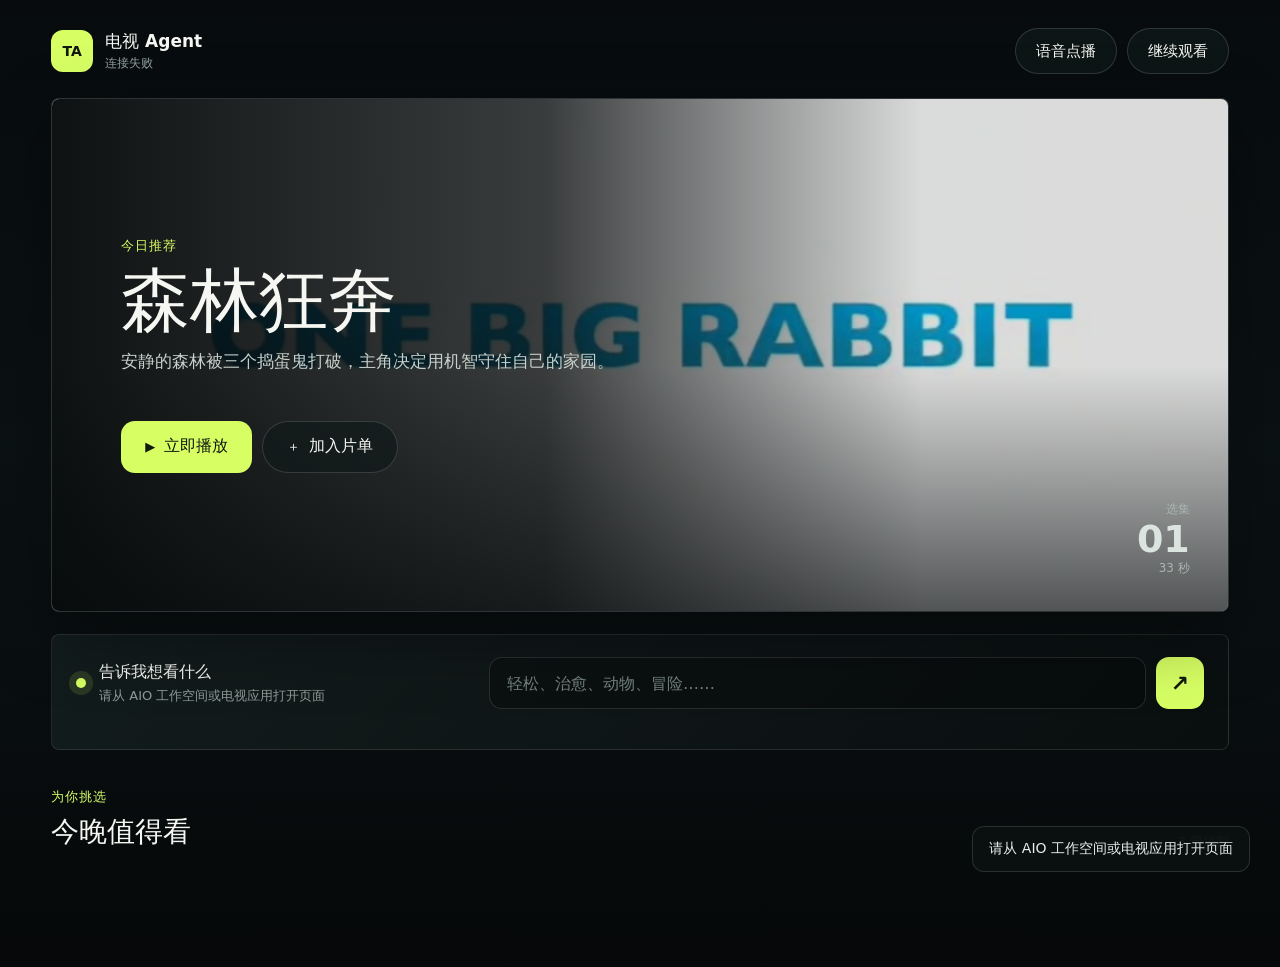
==== frontend/index.html @ b51abffd "feat: add TV agent plugin and Android app" ====
<!doctype html>
<html lang="zh-CN">
  <head>
    <meta charset="utf-8" />
    <meta name="viewport" content="width=device-width, initial-scale=1, viewport-fit=cover" />
    <meta name="theme-color" content="#070b0d" />
    <title>电视 Agent</title>
    <link rel="stylesheet" href="styles.css" />
  </head>
  <body>
    <div class="ambient" aria-hidden="true"></div>
    <main class="tv-shell" data-view="browse">
      <header class="topbar">
        <div class="brand">
          <span class="brand-mark">TA</span>
          <span class="brand-copy">
            <strong>电视 Agent</strong>
            <small id="runtime-context">正在连接</small>
          </span>
        </div>
        <nav class="top-actions" aria-label="快捷操作">
          <button class="nav-action" type="button" data-focus data-action="voice-search">语音点播</button>
          <button class="nav-action" type="button" data-focus data-action="play-featured">继续观看</button>
        </nav>
      </header>

      <section class="hero" aria-label="推荐短剧">
        <img id="hero-poster" class="hero-poster" src="assets/posters/forest-run.jpg" alt="" />
        <div class="hero-shade" aria-hidden="true"></div>
        <div class="hero-content">
          <p id="hero-kicker" class="kicker">今日推荐</p>
          <h1 id="hero-title">森林狂奔</h1>
          <p id="hero-synopsis" class="hero-synopsis">安静的森林被三个捣蛋鬼打破，主角决定用机智守住自己的家园。</p>
          <div id="hero-tags" class="tag-row"></div>
          <div class="hero-actions">
            <button class="primary-action" type="button" data-focus data-action="play-featured">
              <span class="action-icon" aria-hidden="true">▶</span>
              <span>立即播放</span>
            </button>
            <button class="secondary-action" type="button" data-focus data-action="toggle-favorite">
              <span class="action-icon" aria-hidden="true">＋</span>
              <span id="favorite-label">加入片单</span>
            </button>
          </div>
        </div>
        <aside class="episode-peek" aria-label="剧集">
          <span class="peek-label">选集</span>
          <strong id="peek-episode">01</strong>
          <span id="peek-duration">33 秒</span>
        </aside>
      </section>

      <section class="agent-console" aria-label="自然语言点播">
        <div class="agent-heading">
          <span class="agent-pulse" aria-hidden="true"></span>
          <div>
            <strong>告诉我想看什么</strong>
            <p id="agent-message">比如“来一部治愈的动物短剧”</p>
          </div>
        </div>
        <form id="agent-form" class="agent-form">
          <input
            id="agent-input"
            type="text"
            autocomplete="off"
            enterkeyhint="go"
            placeholder="轻松、治愈、动物、冒险……"
            aria-label="自然语言点播"
            data-focus
          />
          <button class="send-action" type="submit" data-focus aria-label="提交点播">
            <span aria-hidden="true">↗</span>
          </button>
        </form>
        <div id="suggestion-row" class="suggestion-row"></div>
      </section>

      <section class="catalog-section" aria-label="短剧目录">
        <div class="section-heading">
          <div>
            <p class="section-kicker">为你挑选</p>
            <h2 id="catalog-title">今晚值得看</h2>
          </div>
          <span id="catalog-count" class="catalog-count">3 部短剧</span>
        </div>
        <div id="catalog-row" class="catalog-row" role="list"></div>
      </section>
    </main>

    <section id="player" class="player" aria-label="播放器" hidden>
      <video id="video" playsinline preload="metadata"></video>
      <div class="player-shade" aria-hidden="true"></div>
      <header class="player-topbar">
        <button id="player-back" class="player-back" type="button" data-focus data-action="close-player">返回</button>
        <div class="player-title">
          <strong id="player-title">森林狂奔</strong>
          <span id="player-episode">第 1 集 · 误入森林</span>
        </div>
      </header>
      <div class="player-controls">
        <button id="player-toggle" class="round-action" type="button" data-focus data-action="toggle-playback" aria-label="播放或暂停">暂停</button>
        <div class="player-progress">
          <span id="player-position">00:00</span>
          <div class="progress-track" aria-hidden="true"><i id="progress-value"></i></div>
          <span id="player-duration">00:00</span>
        </div>
        <button id="player-fullscreen" class="round-action secondary" type="button" data-focus data-action="toggle-fullscreen" aria-label="全屏">全屏</button>
      </div>
    </section>

    <div id="toast" class="toast" role="status" aria-live="polite"></div>
    <script defer src="app.js"></script>
  </body>
</html>
---- frontend/styles.css ----
:root {
  --accent: #d7ff64;
  color: #f6f7f2;
  background: #070b0d;
  font-family: "Noto Sans SC", "PingFang SC", "Microsoft YaHei", ui-sans-serif, system-ui, sans-serif;
  font-synthesis: none;
}

* {
  box-sizing: border-box;
}

html,
body {
  min-width: 320px;
  min-height: 100%;
  margin: 0;
  overflow-x: hidden;
}

body {
  min-height: 100vh;
  background:
    linear-gradient(180deg, #070b0d 0%, #0b1214 46%, #060809 100%);
}

button,
input {
  font: inherit;
}

button {
  color: inherit;
}

button:focus,
input:focus {
  outline: none;
}

[hidden] {
  display: none !important;
}

.ambient {
  position: fixed;
  inset: 0;
  z-index: -1;
  pointer-events: none;
  background:
    radial-gradient(circle at 76% 8%, rgb(79 157 141 / 24%), transparent 36%),
    radial-gradient(circle at 18% 36%, rgb(198 243 91 / 9%), transparent 30%);
}

.tv-shell {
  width: min(1760px, 100%);
  margin: 0 auto;
  padding: 22px clamp(24px, 4vw, 72px) 72px;
}

.topbar {
  display: flex;
  align-items: center;
  justify-content: space-between;
  min-height: 58px;
  margin-bottom: 18px;
}

.brand {
  display: flex;
  align-items: center;
  gap: 12px;
}

.brand-mark {
  display: grid;
  width: 42px;
  height: 42px;
  place-items: center;
  border-radius: 12px;
  background: #d7ff64;
  color: #10180d;
  font-size: 14px;
  font-weight: 900;
}

.brand-copy {
  display: grid;
  gap: 2px;
}

.brand-copy strong {
  font-size: 17px;
}

.brand-copy small {
  color: #91a09c;
  font-size: 12px;
}

.top-actions,
.hero-actions,
.suggestion-row {
  display: flex;
  align-items: center;
  gap: 10px;
}

.nav-action,
.secondary-action,
.round-action,
.player-back {
  min-height: 46px;
  border: 1px solid rgb(255 255 255 / 15%);
  border-radius: 999px;
  background: rgb(16 25 26 / 72%);
  padding: 0 20px;
  font-size: 15px;
  font-weight: 700;
  cursor: pointer;
  white-space: nowrap;
}

.hero {
  position: relative;
  min-height: clamp(350px, 40vw, 560px);
  overflow: hidden;
  border: 1px solid rgb(255 255 255 / 12%);
  border-radius: 8px;
  background: #111819;
  box-shadow: 0 24px 70px rgb(0 0 0 / 38%);
}

.hero-poster,
.hero-shade {
  position: absolute;
  inset: 0;
  width: 100%;
  height: 100%;
}

.hero-poster {
  object-fit: cover;
}

.hero-shade {
  background:
    linear-gradient(90deg, rgb(5 8 9 / 96%) 0%, rgb(5 8 9 / 79%) 42%, rgb(5 8 9 / 14%) 74%),
    linear-gradient(0deg, rgb(5 8 9 / 64%), transparent 48%);
}

.hero-content {
  position: relative;
  display: flex;
  width: min(710px, 62%);
  min-height: inherit;
  flex-direction: column;
  justify-content: center;
  padding: clamp(42px, 5.4vw, 92px);
}

.kicker,
.section-kicker {
  margin: 0;
  color: #d7ff64;
  font-size: 13px;
  font-weight: 800;
  letter-spacing: .08em;
}

.hero h1 {
  margin: 12px 0 12px;
  font-size: clamp(42px, 5.4vw, 88px);
  line-height: .98;
  letter-spacing: 0;
}

.hero-synopsis {
  max-width: 610px;
  margin: 0;
  color: #c7d0cc;
  font-size: clamp(15px, 1.35vw, 20px);
  line-height: 1.72;
}

.tag-row {
  display: flex;
  flex-wrap: wrap;
  gap: 8px;
  margin: 20px 0 24px;
}

.tag {
  border: 1px solid rgb(255 255 255 / 14%);
  border-radius: 999px;
  background: rgb(255 255 255 / 7%);
  padding: 7px 12px;
  color: #d7dfdc;
  font-size: 13px;
}

.primary-action,
.secondary-action {
  display: inline-flex;
  min-height: 52px;
  align-items: center;
  gap: 9px;
  padding: 0 24px;
  font-size: 16px;
  font-weight: 800;
  cursor: pointer;
}

.primary-action {
  border: 0;
  border-radius: 14px;
  background: #d7ff64;
  color: #10180d;
}

.action-icon {
  font-size: 13px;
}

.episode-peek {
  position: absolute;
  right: 38px;
  bottom: 34px;
  display: grid;
  min-width: 94px;
  justify-items: end;
  gap: 2px;
  color: #dbe4df;
}

.episode-peek strong {
  font-size: 38px;
  line-height: 1;
}

.peek-label,
.episode-peek span:last-child {
  color: #a9b5b0;
  font-size: 12px;
}

.agent-console {
  display: grid;
  grid-template-columns: minmax(240px, .7fr) minmax(320px, 1.3fr);
  gap: 18px 28px;
  align-items: center;
  margin: 22px 0 38px;
  border: 1px solid rgb(255 255 255 / 10%);
  border-radius: 8px;
  background: linear-gradient(135deg, rgb(20 30 30 / 94%), rgb(10 15 16 / 94%));
  padding: 22px 24px;
}

.agent-heading {
  display: flex;
  align-items: center;
  gap: 13px;
}

.agent-heading strong {
  display: block;
  margin-bottom: 4px;
  font-size: 16px;
}

.agent-heading p {
  margin: 0;
  color: #8e9b97;
  font-size: 13px;
}

.agent-pulse {
  width: 10px;
  height: 10px;
  flex: 0 0 auto;
  border-radius: 50%;
  background: #d7ff64;
  box-shadow: 0 0 0 7px rgb(215 255 100 / 12%);
}

.agent-form {
  display: grid;
  grid-template-columns: 1fr 48px;
  gap: 10px;
}

.agent-form input {
  min-width: 0;
  min-height: 52px;
  border: 1px solid rgb(255 255 255 / 12%);
  border-radius: 13px;
  background: rgb(0 0 0 / 23%);
  padding: 0 17px;
  color: #f8faf7;
}

.agent-form input::placeholder {
  color: #74827e;
}

.send-action {
  min-width: 48px;
  min-height: 48px;
  border: 0;
  border-radius: 13px;
  background: #d7ff64;
  color: #11180e;
  font-size: 22px;
  font-weight: 900;
  cursor: pointer;
}

.suggestion-row {
  grid-column: 2;
  flex-wrap: wrap;
  margin-top: -8px;
}

.suggestion {
  min-height: 38px;
  border: 1px solid rgb(255 255 255 / 11%);
  border-radius: 999px;
  background: transparent;
  padding: 0 14px;
  color: #aeb9b5;
  font-size: 13px;
  cursor: pointer;
}

.section-heading {
  display: flex;
  align-items: end;
  justify-content: space-between;
  margin-bottom: 16px;
}

.section-heading h2 {
  margin: 7px 0 0;
  font-size: clamp(24px, 2.2vw, 34px);
  letter-spacing: 0;
}

.catalog-count {
  color: #82908b;
  font-size: 13px;
}

.catalog-row {
  display: grid;
  grid-auto-columns: minmax(245px, 1fr);
  grid-auto-flow: column;
  gap: 18px;
  overflow-x: auto;
  padding: 10px 2px 18px;
  scrollbar-width: none;
  scroll-snap-type: x proximity;
}

.catalog-row::-webkit-scrollbar {
  display: none;
}

.drama-card {
  position: relative;
  min-height: 238px;
  overflow: hidden;
  border: 1px solid rgb(255 255 255 / 10%);
  border-radius: 8px;
  background: #101718;
  padding: 0;
  text-align: left;
  cursor: pointer;
  scroll-snap-align: start;
}

.drama-card img,
.card-shade {
  position: absolute;
  inset: 0;
  width: 100%;
  height: 100%;
}

.drama-card img {
  object-fit: cover;
  transition: transform 220ms ease;
}

.card-shade {
  background: linear-gradient(0deg, rgb(3 6 7 / 94%) 0%, rgb(3 6 7 / 8%) 65%);
}

.card-copy {
  position: absolute;
  inset: auto 18px 17px;
}

.card-copy strong {
  display: block;
  font-size: 20px;
}

.card-copy span {
  display: block;
  margin-top: 5px;
  color: #aeb9b5;
  font-size: 13px;
}

.card-index {
  position: absolute;
  top: 14px;
  left: 14px;
  border-radius: 999px;
  background: rgb(5 9 10 / 78%);
  padding: 6px 9px;
  color: #d7ff64;
  font-size: 11px;
  font-weight: 800;
}

.player {
  position: fixed;
  inset: 0;
  z-index: 20;
  background: #000;
}

.player video,
.player-shade {
  position: absolute;
  inset: 0;
  width: 100%;
  height: 100%;
}

.player video {
  object-fit: contain;
}

.player-shade {
  pointer-events: none;
  background: linear-gradient(180deg, rgb(0 0 0 / 78%), transparent 24%, transparent 68%, rgb(0 0 0 / 88%));
}

.player-topbar,
.player-controls {
  position: absolute;
  left: 0;
  right: 0;
  z-index: 1;
  display: flex;
  align-items: center;
}

.player-topbar {
  top: 0;
  gap: 18px;
  padding: 26px 34px;
}

.player-title {
  display: grid;
  gap: 4px;
}

.player-title strong {
  font-size: 20px;
}

.player-title span {
  color: #b0bbb7;
  font-size: 13px;
}

.player-controls {
  bottom: 0;
  gap: 20px;
  padding: 26px 34px 34px;
}

.round-action {
  min-width: 68px;
  border-color: rgb(255 255 255 / 18%);
  background: rgb(16 24 25 / 82%);
}

.round-action.secondary {
  color: #c9d3ce;
}

.player-progress {
  display: grid;
  flex: 1;
  grid-template-columns: auto 1fr auto;
  gap: 12px;
  align-items: center;
  color: #c3cdc8;
  font-size: 12px;
}

.progress-track {
  height: 5px;
  overflow: hidden;
  border-radius: 999px;
  background: rgb(255 255 255 / 19%);
}

.progress-track i {
  display: block;
  width: 0;
  height: 100%;
  background: #d7ff64;
}

.is-loading {
  opacity: .72;
}

.catalog-empty {
  min-width: min(420px, 80vw);
  margin: 0;
  border: 1px dashed rgb(255 255 255 / 16%);
  border-radius: 8px;
  padding: 30px;
  color: #9ba8a3;
}

.player.is-controls-hidden .player-topbar,
.player.is-controls-hidden .player-controls,
.player.is-controls-hidden .player-shade {
  opacity: 0;
  pointer-events: none;
}

.player-topbar,
.player-controls,
.player-shade {
  transition: opacity 180ms ease;
}

.toast {
  position: fixed;
  right: 30px;
  bottom: 28px;
  z-index: 30;
  max-width: 380px;
  transform: translateY(16px);
  border: 1px solid rgb(255 255 255 / 13%);
  border-radius: 12px;
  background: rgb(11 17 18 / 94%);
  padding: 13px 16px;
  color: #e8eeea;
  font-size: 14px;
  opacity: 0;
  pointer-events: none;
  transition: opacity 180ms ease, transform 180ms ease;
}

.toast.is-visible {
  transform: translateY(0);
  opacity: 1;
}

[data-focus].is-focused,
[data-focus]:focus-visible {
  outline: 4px solid #d7ff64;
  outline-offset: 4px;
  box-shadow: 0 0 0 9px rgb(215 255 100 / 13%);
}

.drama-card.is-focused {
  transform: translateY(-5px) scale(1.018);
}

.drama-card.is-focused img {
  transform: scale(1.055);
}

@media (max-width: 960px) {
  .tv-shell {
    padding: 18px 20px 52px;
  }

  .hero {
    min-height: 430px;
  }

  .hero-content {
    width: 80%;
    padding: 38px 34px;
  }

  .agent-console {
    grid-template-columns: 1fr;
  }

  .suggestion-row {
    grid-column: 1;
  }
}

@media (max-width: 640px) {
  .topbar {
    align-items: flex-start;
  }

  .top-actions {
    gap: 6px;
  }

  .nav-action {
    min-height: 40px;
    padding: 0 12px;
    font-size: 13px;
  }

  .hero {
    min-height: 460px;
  }

  .hero-content {
    width: 100%;
    justify-content: end;
    padding: 34px 22px 74px;
  }

  .hero h1 {
    font-size: 48px;
  }

  .episode-peek {
    display: none;
  }

  .catalog-row {
    grid-auto-columns: minmax(215px, 82vw);
  }

  .player-topbar,
  .player-controls {
    padding-right: 18px;
    padding-left: 18px;
  }

  .player-controls {
    gap: 10px;
  }

  .round-action {
    min-width: 58px;
    padding: 0 12px;
  }
}
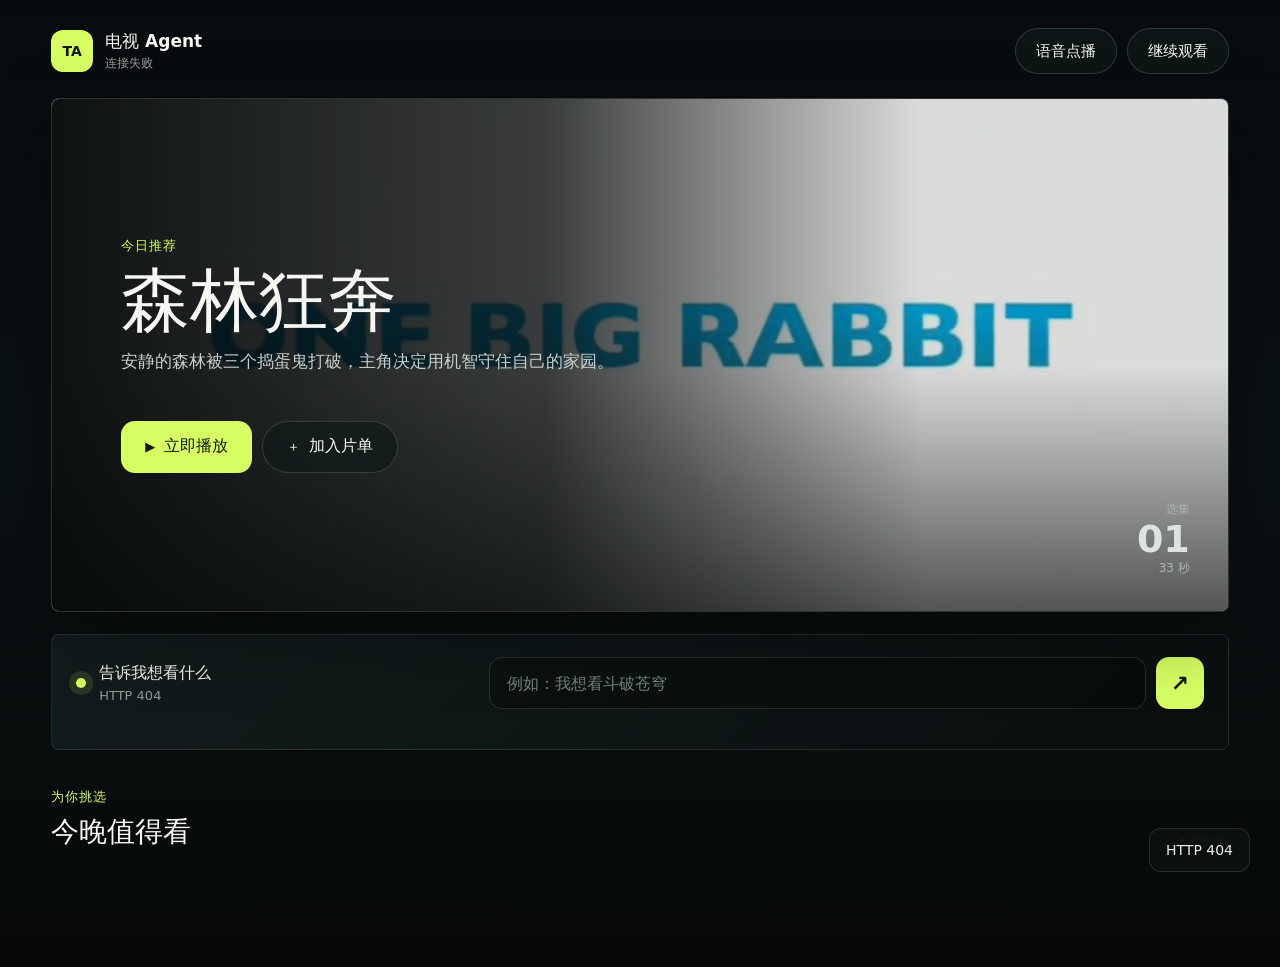
==== commit d45f8f26: "feat: connect TV agent to real video sources" ====
--- a/frontend/index.html
+++ b/frontend/index.html
@@ -64,7 +64,7 @@
             type="text"
             autocomplete="off"
             enterkeyhint="go"
-            placeholder="轻松、治愈、动物、冒险……"
+            placeholder="例如：我想看斗破苍穹"
             aria-label="自然语言点播"
             data-focus
           />
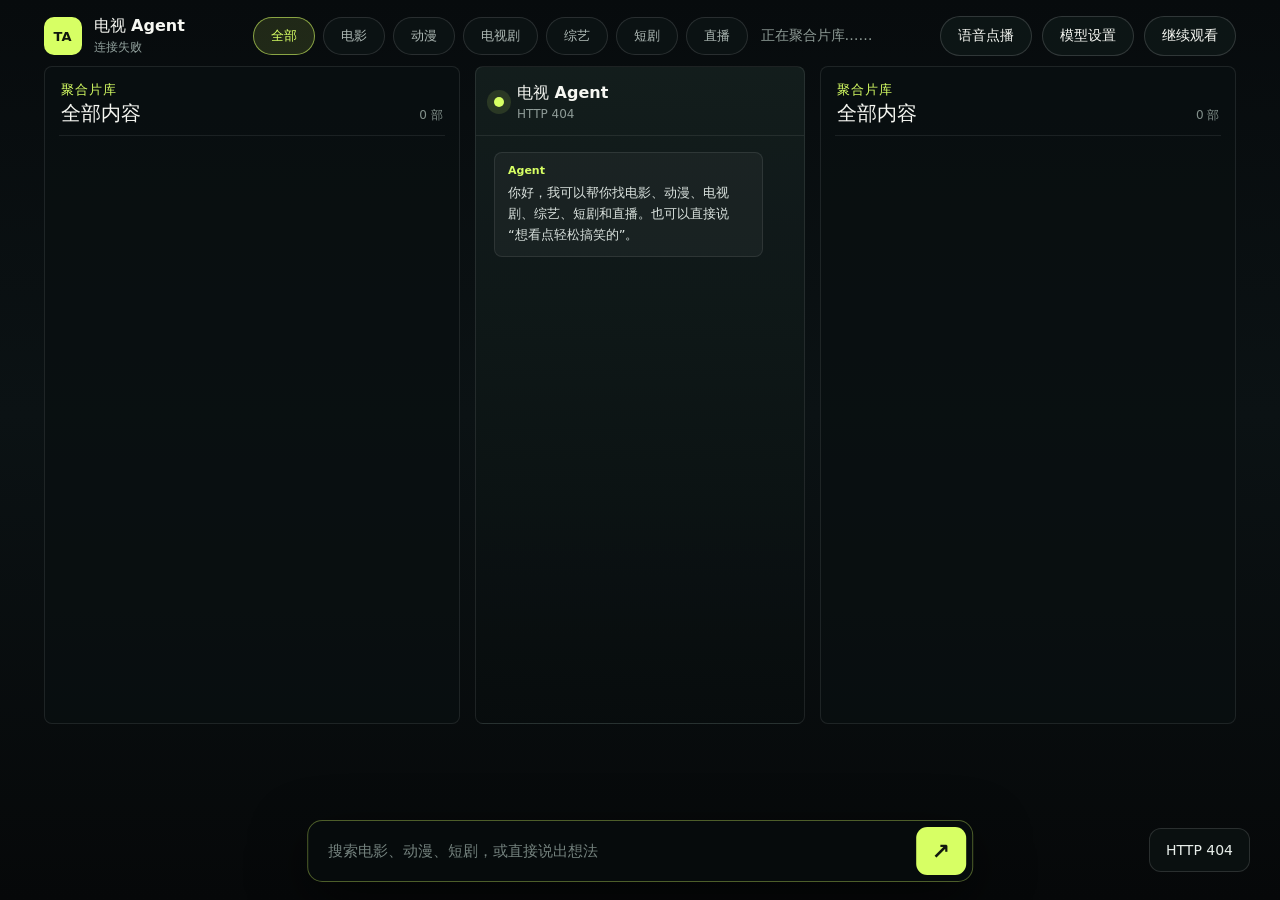
==== commit f8c59d1a: "feat: expand TV agent browsing, settings, and playback" ====
--- a/frontend/index.html
+++ b/frontend/index.html
@@ -18,77 +18,115 @@
             <small id="runtime-context">正在连接</small>
           </span>
         </div>
+        <nav id="category-nav" class="category-nav" aria-label="内容分类">
+          <button class="category-pill is-active" type="button" data-focus data-action="select-category" data-category="all">全部</button>
+          <button class="category-pill" type="button" data-focus data-action="select-category" data-category="movie">电影</button>
+          <button class="category-pill" type="button" data-focus data-action="select-category" data-category="anime">动漫</button>
+          <button class="category-pill" type="button" data-focus data-action="select-category" data-category="series">电视剧</button>
+          <button class="category-pill" type="button" data-focus data-action="select-category" data-category="variety">综艺</button>
+          <button class="category-pill" type="button" data-focus data-action="select-category" data-category="short">短剧</button>
+          <button class="category-pill" type="button" data-focus data-action="select-category" data-category="live">直播</button>
+        </nav>
+        <div class="catalog-tools">
+          <p id="catalog-status" class="catalog-status">正在聚合片库……</p>
+        </div>
         <nav class="top-actions" aria-label="快捷操作">
           <button class="nav-action" type="button" data-focus data-action="voice-search">语音点播</button>
+          <button class="nav-action" type="button" data-focus data-action="open-settings">模型设置</button>
           <button class="nav-action" type="button" data-focus data-action="play-featured">继续观看</button>
         </nav>
       </header>
 
-      <section class="hero" aria-label="推荐短剧">
-        <img id="hero-poster" class="hero-poster" src="assets/posters/forest-run.jpg" alt="" />
-        <div class="hero-shade" aria-hidden="true"></div>
-        <div class="hero-content">
-          <p id="hero-kicker" class="kicker">今日推荐</p>
-          <h1 id="hero-title">森林狂奔</h1>
-          <p id="hero-synopsis" class="hero-synopsis">安静的森林被三个捣蛋鬼打破，主角决定用机智守住自己的家园。</p>
-          <div id="hero-tags" class="tag-row"></div>
-          <div class="hero-actions">
-            <button class="primary-action" type="button" data-focus data-action="play-featured">
-              <span class="action-icon" aria-hidden="true">▶</span>
-              <span>立即播放</span>
-            </button>
-            <button class="secondary-action" type="button" data-focus data-action="toggle-favorite">
-              <span class="action-icon" aria-hidden="true">＋</span>
-              <span id="favorite-label">加入片单</span>
-            </button>
+      <section class="content-board" aria-label="内容浏览与对话">
+        <section class="catalog-pane" aria-labelledby="catalog-title-left">
+          <header class="pane-heading">
+            <div>
+              <p class="section-kicker">聚合片库</p>
+              <h2 id="catalog-title-left">全部内容</h2>
+            </div>
+            <span id="catalog-count-left" class="catalog-count">0 部</span>
+          </header>
+          <div id="catalog-left" class="catalog-list" role="list"></div>
+        </section>
+
+        <section class="agent-panel" aria-labelledby="agent-title">
+          <header class="agent-panel-header">
+            <span class="agent-pulse" aria-hidden="true"></span>
+            <div>
+              <strong id="agent-title">电视 Agent</strong>
+              <p id="agent-message">可以直接说片名、题材或心情</p>
+            </div>
+          </header>
+          <div id="agent-chat" class="agent-chat" role="log" aria-live="polite">
+            <article class="chat-message is-assistant">
+              <span class="chat-role">Agent</span>
+              <p>你好，我可以帮你找电影、动漫、电视剧、综艺、短剧和直播。也可以直接说“想看点轻松搞笑的”。</p>
+            </article>
           </div>
-        </div>
-        <aside class="episode-peek" aria-label="剧集">
-          <span class="peek-label">选集</span>
-          <strong id="peek-episode">01</strong>
-          <span id="peek-duration">33 秒</span>
-        </aside>
+        </section>
+
+        <section class="catalog-pane" aria-labelledby="catalog-title-right">
+          <header class="pane-heading">
+            <div>
+              <p class="section-kicker">聚合片库</p>
+              <h2 id="catalog-title-right">全部内容</h2>
+            </div>
+            <span id="catalog-count-right" class="catalog-count">0 部</span>
+          </header>
+          <div id="catalog-right" class="catalog-list" role="list"></div>
+        </section>
       </section>
 
-      <section class="agent-console" aria-label="自然语言点播">
-        <div class="agent-heading">
-          <span class="agent-pulse" aria-hidden="true"></span>
-          <div>
-            <strong>告诉我想看什么</strong>
-            <p id="agent-message">比如“来一部治愈的动物短剧”</p>
-          </div>
-        </div>
+      <footer class="agent-dock" aria-label="自然语言搜索">
+        <div id="suggestion-row" class="suggestion-row"></div>
         <form id="agent-form" class="agent-form">
           <input
             id="agent-input"
             type="text"
             autocomplete="off"
             enterkeyhint="go"
-            placeholder="例如：我想看斗破苍穹"
-            aria-label="自然语言点播"
+            placeholder="搜索电影、动漫、短剧，或直接说出想法"
+            aria-label="自然语言搜索"
             data-focus
           />
-          <button class="send-action" type="submit" data-focus aria-label="提交点播">
+          <button class="send-action" type="submit" data-focus aria-label="提交搜索">
             <span aria-hidden="true">↗</span>
           </button>
         </form>
-        <div id="suggestion-row" class="suggestion-row"></div>
-      </section>
+        <nav id="pagination" class="pagination" aria-label="片库分页" hidden>
+          <button id="page-prev" class="page-action" type="button" data-focus data-action="previous-page">上一页</button>
+          <span id="page-indicator" class="page-indicator">第 1 页</span>
+          <button id="page-next" class="page-action" type="button" data-focus data-action="next-page">下一页</button>
+        </nav>
+      </footer>
+    </main>
 
-      <section class="catalog-section" aria-label="短剧目录">
-        <div class="section-heading">
+    <section
+      id="episode-picker"
+      class="episode-picker"
+      role="dialog"
+      aria-modal="true"
+      aria-labelledby="episode-picker-title"
+      hidden
+    >
+      <div class="episode-dialog">
+        <header class="episode-dialog-header">
           <div>
-            <p class="section-kicker">为你挑选</p>
-            <h2 id="catalog-title">今晚值得看</h2>
+            <p class="section-kicker">选择剧集</p>
+            <h2 id="episode-picker-title">选集</h2>
+            <p id="episode-picker-meta" class="episode-dialog-meta">共 1 集，选择后开始播放</p>
           </div>
-          <span id="catalog-count" class="catalog-count">3 部短剧</span>
-        </div>
-        <div id="catalog-row" class="catalog-row" role="list"></div>
-      </section>
-    </main>
+          <button id="episode-picker-close" class="secondary-action" type="button" data-focus data-action="close-episode-picker">
+            返回
+          </button>
+        </header>
+        <div id="episode-list" class="episode-list" role="list"></div>
+      </div>
+    </section>
 
     <section id="player" class="player" aria-label="播放器" hidden>
       <video id="video" playsinline preload="metadata"></video>
+      <div id="danmaku-layer" class="danmaku-layer" aria-hidden="true"></div>
       <div class="player-shade" aria-hidden="true"></div>
       <header class="player-topbar">
         <button id="player-back" class="player-back" type="button" data-focus data-action="close-player">返回</button>
@@ -99,11 +137,15 @@
       </header>
       <div class="player-controls">
         <button id="player-toggle" class="round-action" type="button" data-focus data-action="toggle-playback" aria-label="播放或暂停">暂停</button>
+        <button id="player-rewind" class="round-action" type="button" data-focus data-action="seek-backward" aria-label="后退15秒">-15秒</button>
+        <button id="player-forward" class="round-action" type="button" data-focus data-action="seek-forward" aria-label="前进15秒">+15秒</button>
         <div class="player-progress">
           <span id="player-position">00:00</span>
           <div class="progress-track" aria-hidden="true"><i id="progress-value"></i></div>
           <span id="player-duration">00:00</span>
         </div>
+        <button id="player-speed" class="round-action secondary" type="button" data-focus data-action="cycle-speed" aria-label="切换播放倍速">1.0x</button>
+        <button id="player-danmaku" class="round-action secondary" type="button" data-focus data-action="toggle-danmaku" aria-label="显示或隐藏弹幕">弹幕开</button>
         <button id="player-fullscreen" class="round-action secondary" type="button" data-focus data-action="toggle-fullscreen" aria-label="全屏">全屏</button>
       </div>
     </section>
--- a/frontend/styles.css
+++ b/frontend/styles.css
@@ -1,5 +1,7 @@
 :root {
   --accent: #d7ff64;
+  --tv-gutter-x: clamp(28px, 4vw, 96px);
+  --tv-gutter-y: clamp(16px, 2.4vh, 42px);
   color: #f6f7f2;
   background: #070b0d;
   font-family: "Noto Sans SC", "PingFang SC", "Microsoft YaHei", ui-sans-serif, system-ui, sans-serif;
@@ -12,6 +14,8 @@
 
 html,
 body {
+  scroll-padding-top: 34px;
+  scroll-padding-bottom: 52px;
   min-width: 320px;
   min-height: 100%;
   margin: 0;
@@ -20,6 +24,7 @@
 
 body {
   min-height: 100vh;
+  overscroll-behavior: none;
   background:
     linear-gradient(180deg, #070b0d 0%, #0b1214 46%, #060809 100%);
 }
@@ -53,17 +58,21 @@
 }
 
 .tv-shell {
-  width: min(1760px, 100%);
+  width: min(3400px, 100%);
   margin: 0 auto;
-  padding: 22px clamp(24px, 4vw, 72px) 72px;
+  padding:
+    calc(var(--tv-gutter-y) + env(safe-area-inset-top))
+    calc(var(--tv-gutter-x) + env(safe-area-inset-right))
+    calc(var(--tv-gutter-y) + 30px + env(safe-area-inset-bottom))
+    calc(var(--tv-gutter-x) + env(safe-area-inset-left));
 }
 
 .topbar {
   display: flex;
   align-items: center;
   justify-content: space-between;
-  min-height: 58px;
-  margin-bottom: 18px;
+  min-height: clamp(46px, 5.4vh, 62px);
+  margin-bottom: clamp(10px, 1.5vh, 18px);
 }
 
 .brand {
@@ -123,7 +132,8 @@
 
 .hero {
   position: relative;
-  min-height: clamp(350px, 40vw, 560px);
+  height: clamp(310px, 43vh, 620px);
+  min-height: 0;
   overflow: hidden;
   border: 1px solid rgb(255 255 255 / 12%);
   border-radius: 8px;
@@ -145,18 +155,18 @@
 
 .hero-shade {
   background:
-    linear-gradient(90deg, rgb(5 8 9 / 96%) 0%, rgb(5 8 9 / 79%) 42%, rgb(5 8 9 / 14%) 74%),
-    linear-gradient(0deg, rgb(5 8 9 / 64%), transparent 48%);
+    linear-gradient(90deg, rgb(5 8 9 / 98%) 0%, rgb(5 8 9 / 94%) 44%, rgb(5 8 9 / 68%) 66%, rgb(5 8 9 / 10%) 90%),
+    linear-gradient(0deg, rgb(5 8 9 / 70%), transparent 52%);
 }
 
 .hero-content {
   position: relative;
   display: flex;
-  width: min(710px, 62%);
+  width: min(760px, 58%);
   min-height: inherit;
   flex-direction: column;
   justify-content: center;
-  padding: clamp(42px, 5.4vw, 92px);
+  padding: clamp(24px, 4vh, 76px);
 }
 
 .kicker,
@@ -169,25 +179,25 @@
 }
 
 .hero h1 {
-  margin: 12px 0 12px;
-  font-size: clamp(42px, 5.4vw, 88px);
+  margin: clamp(8px, 1.2vh, 12px) 0;
+  font-size: clamp(34px, 4.2vw, 76px);
   line-height: .98;
   letter-spacing: 0;
 }
 
 .hero-synopsis {
-  max-width: 610px;
+  max-width: 640px;
   margin: 0;
   color: #c7d0cc;
-  font-size: clamp(15px, 1.35vw, 20px);
-  line-height: 1.72;
+  font-size: clamp(14px, 1.15vw, 19px);
+  line-height: 1.62;
 }
 
 .tag-row {
   display: flex;
   flex-wrap: wrap;
   gap: 8px;
-  margin: 20px 0 24px;
+  margin: clamp(12px, 1.8vh, 20px) 0 clamp(14px, 2.1vh, 24px);
 }
 
 .tag {
@@ -202,7 +212,7 @@
 .primary-action,
 .secondary-action {
   display: inline-flex;
-  min-height: 52px;
+  min-height: clamp(44px, 5.4vh, 54px);
   align-items: center;
   gap: 9px;
   padding: 0 24px;
@@ -224,8 +234,8 @@
 
 .episode-peek {
   position: absolute;
-  right: 38px;
-  bottom: 34px;
+  right: clamp(24px, 3vw, 54px);
+  bottom: clamp(22px, 3.2vh, 40px);
   display: grid;
   min-width: 94px;
   justify-items: end;
@@ -234,7 +244,7 @@
 }
 
 .episode-peek strong {
-  font-size: 38px;
+  font-size: clamp(30px, 2.3vw, 44px);
   line-height: 1;
 }
 
@@ -246,14 +256,14 @@
 
 .agent-console {
   display: grid;
-  grid-template-columns: minmax(240px, .7fr) minmax(320px, 1.3fr);
-  gap: 18px 28px;
+  grid-template-columns: minmax(220px, .66fr) minmax(340px, 1.34fr);
+  gap: clamp(10px, 1.5vh, 18px) clamp(18px, 2vw, 30px);
   align-items: center;
-  margin: 22px 0 38px;
+  margin: clamp(12px, 2vh, 28px) 0 clamp(18px, 3vh, 40px);
   border: 1px solid rgb(255 255 255 / 10%);
   border-radius: 8px;
   background: linear-gradient(135deg, rgb(20 30 30 / 94%), rgb(10 15 16 / 94%));
-  padding: 22px 24px;
+  padding: clamp(11px, 1.7vh, 24px) clamp(16px, 1.8vw, 28px);
 }
 
 .agent-heading {
@@ -291,7 +301,7 @@
 
 .agent-form input {
   min-width: 0;
-  min-height: 52px;
+  min-height: clamp(44px, 5.4vh, 56px);
   border: 1px solid rgb(255 255 255 / 12%);
   border-radius: 13px;
   background: rgb(0 0 0 / 23%);
@@ -305,7 +315,7 @@
 
 .send-action {
   min-width: 48px;
-  min-height: 48px;
+  min-height: clamp(44px, 5.4vh, 52px);
   border: 0;
   border-radius: 13px;
   background: #d7ff64;
@@ -332,16 +342,83 @@
   cursor: pointer;
 }
 
-.section-heading {
+.category-nav {
+  display: flex;
+  flex-wrap: wrap;
+  gap: 10px;
+  margin: clamp(12px, 2vh, 26px) 0 6px;
+}
+
+.category-pill {
+  min-height: clamp(38px, 5vh, 48px);
+  border: 1px solid rgb(255 255 255 / 12%);
+  border-radius: 999px;
+  background: rgb(13 20 21 / 82%);
+  padding: 0 20px;
+  color: #aeb9b5;
+  font-size: 14px;
+  font-weight: 700;
+  cursor: pointer;
+}
+
+.category-pill.is-active {
+  border-color: rgb(215 255 100 / 58%);
+  background: rgb(215 255 100 / 12%);
+  color: #d7ff64;
+}
+
+.catalog-sections {
+  display: grid;
+  gap: clamp(20px, 3vh, 34px);
+}
+
+.catalog-more {
+  display: flex;
+  align-items: center;
+  justify-content: space-between;
+  gap: 20px;
+  margin-top: clamp(18px, 2.8vh, 32px);
+  border-top: 1px solid rgb(255 255 255 / 10%);
+  padding-top: clamp(16px, 2.4vh, 26px);
+}
+
+.catalog-status {
+  margin: 0;
+  color: #8d9a95;
+  font-size: 14px;
+}
+
+.catalog-more .secondary-action {
+  min-width: 138px;
+  border: 1px solid rgb(215 255 100 / 34%);
+  border-radius: 999px;
+  background: rgb(215 255 100 / 10%);
+  color: #d7ff64;
+  cursor: pointer;
+}
+
+.catalog-more .secondary-action:disabled {
+  border-color: rgb(255 255 255 / 10%);
+  background: rgb(255 255 255 / 4%);
+  color: #68736f;
+  cursor: default;
+}
+
+.catalog-shelf {
+  min-width: 0;
+}
+
+.shelf-heading {
   display: flex;
   align-items: end;
   justify-content: space-between;
-  margin-bottom: 16px;
-}
-
-.section-heading h2 {
+  gap: 20px;
+  margin-bottom: 14px;
+}
+
+.shelf-heading h2 {
   margin: 7px 0 0;
-  font-size: clamp(24px, 2.2vw, 34px);
+  font-size: clamp(22px, 2.1vw, 36px);
   letter-spacing: 0;
 }
 
@@ -351,13 +428,11 @@
 }
 
 .catalog-row {
-  display: grid;
-  grid-auto-columns: minmax(245px, 1fr);
-  grid-auto-flow: column;
-  gap: 18px;
+  display: flex;
+  gap: clamp(14px, 1.4vw, 22px);
   overflow-x: auto;
-  padding: 10px 2px 18px;
-  scrollbar-width: none;
+  padding: 10px 4px 20px;
+  scrollbar-color: #4f5d58 #0a0f10;
   scroll-snap-type: x proximity;
 }
 
@@ -367,7 +442,9 @@
 
 .drama-card {
   position: relative;
-  min-height: 238px;
+  aspect-ratio: 16 / 9;
+  width: clamp(220px, min(18vw, 29vh), 420px);
+  flex: 0 0 auto;
   overflow: hidden;
   border: 1px solid rgb(255 255 255 / 10%);
   border-radius: 8px;
@@ -376,6 +453,7 @@
   text-align: left;
   cursor: pointer;
   scroll-snap-align: start;
+  transition: transform 180ms ease, border-color 180ms ease, box-shadow 180ms ease;
 }
 
 .drama-card img,
@@ -402,14 +480,20 @@
 
 .card-copy strong {
   display: block;
+  overflow: hidden;
   font-size: 20px;
+  text-overflow: ellipsis;
+  white-space: nowrap;
 }
 
 .card-copy span {
   display: block;
+  overflow: hidden;
   margin-top: 5px;
   color: #aeb9b5;
   font-size: 13px;
+  text-overflow: ellipsis;
+  white-space: nowrap;
 }
 
 .card-index {
@@ -424,6 +508,193 @@
   font-weight: 800;
 }
 
+@media (min-width: 2400px) {
+  .tv-shell {
+    padding-right: clamp(72px, 5vw, 160px);
+    padding-left: clamp(72px, 5vw, 160px);
+  }
+
+  .drama-card {
+    width: clamp(360px, 18vw, 520px);
+  }
+
+  .catalog-row {
+    gap: 22px;
+  }
+}
+
+@media (min-width: 700px) and (max-height: 760px) {
+  .tv-shell {
+    --tv-gutter-y: 14px;
+    --tv-gutter-x: clamp(24px, 3.4vw, 50px);
+  }
+
+  .brand-mark {
+    width: 38px;
+    height: 38px;
+    border-radius: 10px;
+    font-size: 13px;
+  }
+
+  .brand-copy strong {
+    font-size: 16px;
+  }
+
+  .topbar {
+    min-height: 42px;
+    margin-bottom: 10px;
+  }
+
+  .nav-action,
+  .secondary-action,
+  .round-action,
+  .player-back {
+    min-height: 40px;
+    padding: 0 16px;
+    font-size: 14px;
+  }
+
+  .hero {
+    height: clamp(286px, 46vh, 340px);
+  }
+
+  .hero-content {
+    width: min(680px, 62%);
+    padding: 24px 30px;
+  }
+
+  .hero h1 {
+    margin: 7px 0;
+    font-size: clamp(34px, 4vw, 48px);
+  }
+
+  .hero-synopsis {
+    display: -webkit-box;
+    overflow: hidden;
+    -webkit-box-orient: vertical;
+    -webkit-line-clamp: 2;
+    font-size: 14px;
+    line-height: 1.5;
+  }
+
+  .tag-row {
+    margin: 10px 0 12px;
+  }
+
+  .tag {
+    padding: 5px 10px;
+    font-size: 12px;
+  }
+
+  .primary-action,
+  .secondary-action {
+    min-height: 42px;
+    padding: 0 18px;
+    font-size: 14px;
+  }
+
+  .agent-console {
+    margin: 10px 0 14px;
+    padding: 10px 16px;
+  }
+
+  .agent-heading strong {
+    font-size: 15px;
+  }
+
+  .agent-heading p,
+  .suggestion {
+    font-size: 12px;
+  }
+
+  .agent-form input {
+    min-height: 42px;
+  }
+
+  .send-action {
+    min-height: 42px;
+  }
+
+  .suggestion-row {
+    margin-top: 0;
+  }
+
+  .suggestion {
+    min-height: 34px;
+  }
+
+  .category-nav {
+    margin: 10px 0 2px;
+  }
+
+  .category-pill {
+    min-height: 36px;
+    padding: 0 16px;
+    font-size: 13px;
+  }
+
+  .catalog-sections {
+    gap: 18px;
+  }
+
+  .catalog-more {
+    margin-top: 14px;
+    padding-top: 14px;
+  }
+
+  .shelf-heading {
+    margin-bottom: 8px;
+  }
+
+  .shelf-heading h2 {
+    margin-top: 4px;
+    font-size: 24px;
+  }
+
+  .catalog-row {
+    padding-bottom: 12px;
+  }
+
+  .drama-card {
+    width: clamp(220px, 25vw, 300px);
+  }
+
+  .episode-picker {
+    padding: 18px;
+  }
+
+  .episode-dialog {
+    max-height: min(90vh, 620px);
+  }
+
+  .episode-dialog-header {
+    padding: 15px 18px;
+  }
+
+  .episode-dialog-header h2 {
+    font-size: 24px;
+  }
+
+  .episode-list {
+    grid-template-columns: repeat(auto-fill, minmax(88px, 1fr));
+    gap: 8px;
+    padding: 14px 18px 18px;
+  }
+
+  .episode-option {
+    min-height: 54px;
+  }
+
+  .player-topbar,
+  .player-controls {
+    padding: 18px 24px;
+  }
+
+  .player-controls {
+    padding-bottom: 22px;
+  }
+}
+
 .player {
   position: fixed;
   inset: 0;
@@ -432,6 +703,7 @@
 }
 
 .player video,
+.danmaku-layer,
 .player-shade {
   position: absolute;
   inset: 0;
@@ -440,7 +712,67 @@
 }
 
 .player video {
+  background: #000;
   object-fit: contain;
+}
+
+.player video.is-portrait {
+  object-fit: contain;
+  padding: 0 max(2vw, 16px);
+  box-sizing: border-box;
+}
+
+.danmaku-layer {
+  z-index: 1;
+  overflow: hidden;
+  pointer-events: none;
+}
+
+.danmaku-item {
+  position: absolute;
+  left: 100%;
+  max-width: 76%;
+  padding: 2px 7px;
+  border-radius: 5px;
+  background: rgb(0 0 0 / 52%);
+  text-shadow:
+    -2px -2px 0 #000,
+    2px -2px 0 #000,
+    -2px 2px 0 #000,
+    2px 2px 0 #000;
+  font-size: clamp(18px, 2vw, 28px);
+  font-weight: 800;
+  line-height: 1.25;
+  white-space: nowrap;
+  animation: danmaku-scroll linear forwards;
+  will-change: transform;
+}
+
+.danmaku-item.is-fixed {
+  left: 50%;
+  background: rgb(0 0 0 / 62%);
+  transform: translateX(-50%);
+  animation-name: danmaku-fixed;
+}
+
+.danmaku-item.is-fixed.is-bottom {
+  top: auto !important;
+  bottom: 12%;
+}
+
+@keyframes danmaku-scroll {
+  from { transform: translateX(0); }
+  to { transform: translateX(calc(-100vw - 100%)); }
+}
+
+@keyframes danmaku-fixed {
+  0% { opacity: 0; transform: translateX(-50%) translateY(-5px); }
+  8%, 92% { opacity: 1; transform: translateX(-50%) translateY(0); }
+  100% { opacity: 0; transform: translateX(-50%) translateY(4px); }
+}
+
+.player.is-danmaku-hidden .danmaku-layer {
+  display: none;
 }
 
 .player-shade {
@@ -529,6 +861,86 @@
   border-radius: 8px;
   padding: 30px;
   color: #9ba8a3;
+}
+
+.episode-picker {
+  position: fixed;
+  inset: 0;
+  z-index: 16;
+  display: grid;
+  place-items: center;
+  background: rgb(3 6 7 / 78%);
+  padding: 28px;
+}
+
+.episode-dialog {
+  display: grid;
+  width: min(1120px, 100%);
+  max-height: min(82vh, 820px);
+  grid-template-rows: auto minmax(0, 1fr);
+  overflow: hidden;
+  border: 1px solid rgb(255 255 255 / 14%);
+  border-radius: 8px;
+  background: #101718;
+  box-shadow: 0 30px 90px rgb(0 0 0 / 52%);
+}
+
+.episode-dialog-header {
+  display: flex;
+  align-items: center;
+  justify-content: space-between;
+  gap: 24px;
+  border-bottom: 1px solid rgb(255 255 255 / 10%);
+  padding: 22px 24px;
+}
+
+.episode-dialog-header h2 {
+  margin: 6px 0 0;
+  font-size: clamp(24px, 2.4vw, 38px);
+}
+
+.episode-dialog-meta {
+  margin: 6px 0 0;
+  color: #99a6a1;
+  font-size: 13px;
+}
+
+.episode-list {
+  display: grid;
+  grid-template-columns: repeat(auto-fill, minmax(108px, 1fr));
+  gap: 10px;
+  overflow-y: auto;
+  padding: 20px 24px 26px;
+  scrollbar-color: #54605b #0a0f10;
+}
+
+.episode-option {
+  display: grid;
+  min-height: 62px;
+  place-items: center;
+  border: 1px solid rgb(255 255 255 / 12%);
+  border-radius: 7px;
+  background: #151e1f;
+  padding: 9px 10px;
+  cursor: pointer;
+}
+
+.episode-option strong {
+  font-size: 19px;
+}
+
+.episode-option span {
+  overflow: hidden;
+  width: 100%;
+  color: #92a09b;
+  font-size: 11px;
+  text-align: center;
+  text-overflow: ellipsis;
+  white-space: nowrap;
+}
+
+.episode-option.is-focused {
+  transform: translateY(-3px);
 }
 
 .player.is-controls-hidden .player-topbar,
@@ -608,6 +1020,15 @@
 @media (max-width: 640px) {
   .topbar {
     align-items: flex-start;
+    gap: 10px;
+  }
+
+  .brand {
+    flex: 0 0 auto;
+  }
+
+  .brand-copy {
+    display: none;
   }
 
   .top-actions {
@@ -624,6 +1045,11 @@
     min-height: 460px;
   }
 
+  .hero-shade {
+    background:
+      linear-gradient(180deg, rgb(5 8 9 / 8%) 0%, rgb(5 8 9 / 44%) 38%, rgb(5 8 9 / 96%) 76%, #050809 100%);
+  }
+
   .hero-content {
     width: 100%;
     justify-content: end;
@@ -638,8 +1064,36 @@
     display: none;
   }
 
+  .episode-picker {
+    padding: 12px;
+  }
+
+  .episode-dialog-header {
+    align-items: flex-start;
+    padding: 18px;
+  }
+
+  .episode-list {
+    grid-template-columns: repeat(auto-fill, minmax(82px, 1fr));
+    padding: 16px 18px 20px;
+  }
+
   .catalog-row {
-    grid-auto-columns: minmax(215px, 82vw);
+    gap: 12px;
+  }
+
+  .drama-card {
+    width: min(78vw, 320px);
+  }
+
+  .category-nav {
+    gap: 7px;
+  }
+
+  .category-pill {
+    min-height: 40px;
+    padding: 0 14px;
+    font-size: 13px;
   }
 
   .player-topbar,
@@ -657,3 +1111,669 @@
     padding: 0 12px;
   }
 }
+
+@media (min-width: 700px) and (max-width: 960px) and (max-height: 760px) {
+  .tv-shell {
+    padding: 14px 20px 44px;
+  }
+
+  .hero {
+    height: clamp(286px, 46vh, 340px);
+    min-height: 0;
+  }
+
+  .hero-content {
+    width: min(680px, 72%);
+    padding: 24px 30px;
+  }
+
+  .agent-console {
+    grid-template-columns: minmax(190px, .7fr) minmax(300px, 1.3fr);
+    gap: 10px 18px;
+    margin: 10px 0 14px;
+    padding: 10px 16px;
+  }
+
+  .suggestion-row {
+    grid-column: 2;
+  }
+
+  .drama-card {
+    width: clamp(220px, 25vw, 280px);
+  }
+}
+
+@media (min-width: 1000px) and (orientation: landscape) {
+  .tv-shell {
+    --tv-gutter-y: clamp(14px, 1.8vh, 30px);
+    --tv-gutter-x: clamp(30px, 3.4vw, 92px);
+    display: grid;
+    grid-template-areas:
+      "topbar topbar"
+      "hero agent"
+      "category category"
+      "catalog catalog";
+    grid-template-columns: minmax(0, 1.72fr) minmax(340px, .78fr);
+    align-items: stretch;
+    gap: clamp(8px, 1.2vh, 16px) clamp(14px, 1.5vw, 28px);
+  }
+
+  .topbar {
+    grid-area: topbar;
+    min-height: clamp(40px, 4.4vh, 52px);
+    margin-bottom: 0;
+  }
+
+  .brand-mark {
+    width: 38px;
+    height: 38px;
+    border-radius: 10px;
+    font-size: 13px;
+  }
+
+  .brand-copy strong {
+    font-size: 16px;
+  }
+
+  .nav-action,
+  .secondary-action,
+  .round-action,
+  .player-back {
+    min-height: 40px;
+    padding: 0 17px;
+    font-size: 14px;
+  }
+
+  .hero {
+    grid-area: hero;
+    height: clamp(208px, 26vh, 330px);
+    box-shadow: 0 18px 52px rgb(0 0 0 / 34%);
+  }
+
+  .hero-content {
+    width: min(760px, 88%);
+    padding: clamp(18px, 2.4vh, 30px) clamp(22px, 2.4vw, 42px);
+  }
+
+  .hero h1 {
+    margin: 7px 0;
+    font-size: clamp(32px, 3.4vw, 58px);
+  }
+
+  .hero-synopsis {
+    display: -webkit-box;
+    overflow: hidden;
+    -webkit-box-orient: vertical;
+    -webkit-line-clamp: 2;
+    font-size: clamp(13px, .95vw, 17px);
+    line-height: 1.5;
+  }
+
+  .tag-row {
+    margin: 8px 0 10px;
+  }
+
+  .tag {
+    padding: 5px 10px;
+    font-size: 12px;
+  }
+
+  .primary-action,
+  .secondary-action {
+    min-height: 40px;
+    padding-right: 19px;
+    padding-left: 19px;
+    font-size: 14px;
+  }
+
+  .episode-peek {
+    right: clamp(18px, 2vw, 34px);
+    bottom: clamp(16px, 2vh, 26px);
+  }
+
+  .agent-console {
+    grid-area: agent;
+    grid-template-columns: 1fr;
+    align-content: center;
+    gap: 9px;
+    margin: 0;
+    padding: clamp(14px, 1.8vh, 22px) clamp(16px, 1.5vw, 24px);
+  }
+
+  .agent-heading strong {
+    font-size: 15px;
+  }
+
+  .agent-heading p {
+    font-size: 12px;
+  }
+
+  .agent-form {
+    grid-template-columns: 1fr 46px;
+    gap: 8px;
+  }
+
+  .agent-form input,
+  .send-action {
+    min-height: 42px;
+  }
+
+  .suggestion-row {
+    grid-column: 1;
+    gap: 7px;
+    margin-top: 0;
+  }
+
+  .suggestion {
+    min-height: 32px;
+    padding: 0 11px;
+    font-size: 12px;
+  }
+
+  .category-nav {
+    grid-area: category;
+    flex-wrap: nowrap;
+    gap: 8px;
+    margin: 0;
+    overflow-x: auto;
+  }
+
+  .category-pill {
+    min-height: 36px;
+    padding: 0 16px;
+    font-size: 13px;
+  }
+
+  .catalog-section {
+    grid-area: catalog;
+    min-width: 0;
+  }
+
+  .catalog-sections {
+    gap: 18px;
+  }
+
+  .shelf-heading {
+    align-items: center;
+    margin-bottom: 8px;
+  }
+
+  .shelf-heading h2 {
+    margin-top: 3px;
+    font-size: clamp(22px, 1.8vw, 32px);
+  }
+
+  .catalog-row {
+    display: grid;
+    grid-template-columns: repeat(auto-fill, minmax(clamp(220px, 14vw, 420px), 1fr));
+    gap: clamp(10px, 1vw, 16px);
+    overflow: visible;
+    padding: 8px 4px 12px;
+    scroll-snap-type: none;
+  }
+
+  .drama-card {
+    width: 100%;
+    scroll-snap-align: none;
+  }
+
+  .card-copy {
+    inset: auto 14px 13px;
+  }
+
+  .card-copy strong {
+    font-size: 17px;
+  }
+
+  .card-copy span {
+    margin-top: 3px;
+    font-size: 12px;
+  }
+
+  .catalog-more {
+    margin-top: 14px;
+    padding-top: 14px;
+  }
+}
+
+/* 电视首页：左右片库一览，中间保留对话，搜索固定在底部中央。 */
+.tv-shell {
+  display: grid;
+  grid-template-areas: none;
+  grid-template-columns: minmax(0, 1fr);
+  grid-template-rows: auto minmax(0, 1fr);
+  gap: clamp(8px, 1.1vh, 14px);
+  height: 100vh;
+  overflow: hidden;
+  padding-bottom: calc(176px + env(safe-area-inset-bottom));
+}
+
+.topbar {
+  grid-area: auto;
+  display: flex;
+  flex-wrap: wrap;
+  justify-content: center;
+  gap: clamp(10px, 1vw, 18px);
+  margin-bottom: 0;
+}
+
+.topbar .brand {
+  margin-right: auto;
+}
+
+.topbar .top-actions {
+  margin-left: auto;
+}
+
+.category-nav {
+  min-width: 0;
+  flex-wrap: nowrap;
+  gap: 8px;
+  margin: 0;
+  overflow-x: auto;
+  scrollbar-width: none;
+}
+
+.category-nav::-webkit-scrollbar,
+.catalog-list::-webkit-scrollbar,
+.agent-chat::-webkit-scrollbar {
+  display: none;
+}
+
+.category-pill {
+  min-height: 38px;
+  padding: 0 17px;
+  font-size: 13px;
+}
+
+.catalog-tools {
+  display: flex;
+  flex: 0 0 auto;
+  align-items: center;
+  gap: 12px;
+  justify-content: flex-end;
+}
+
+.catalog-tools .catalog-status {
+  max-width: 270px;
+  overflow: hidden;
+  text-overflow: ellipsis;
+  white-space: nowrap;
+}
+
+.catalog-tools .secondary-action {
+  min-height: 38px;
+  padding: 0 17px;
+  font-size: 13px;
+}
+
+.content-board {
+  grid-area: auto;
+  display: grid;
+  min-height: 0;
+  grid-template-columns: minmax(0, 1.18fr) minmax(330px, .86fr) minmax(0, 1.18fr);
+  gap: clamp(12px, 1.2vw, 22px);
+}
+
+.catalog-pane,
+.agent-panel {
+  min-width: 0;
+  min-height: 0;
+  overflow: hidden;
+  border: 1px solid rgb(255 255 255 / 9%);
+  border-radius: 8px;
+  background: rgb(10 16 17 / 78%);
+}
+
+.catalog-pane {
+  display: grid;
+  grid-template-rows: auto minmax(0, 1fr);
+  padding: 14px;
+}
+
+.pane-heading {
+  display: flex;
+  align-items: end;
+  justify-content: space-between;
+  gap: 14px;
+  border-bottom: 1px solid rgb(255 255 255 / 8%);
+  padding: 0 2px 11px;
+}
+
+.pane-heading h2 {
+  margin: 3px 0 0;
+  font-size: clamp(20px, 1.5vw, 28px);
+  line-height: 1.1;
+}
+
+.catalog-count {
+  flex: 0 0 auto;
+  font-size: 12px;
+}
+
+.catalog-list {
+  display: grid;
+  min-height: 0;
+  grid-template-columns: repeat(2, minmax(0, 1fr));
+  align-content: start;
+  gap: 7px;
+  overflow-y: auto;
+  padding: 11px 2px 2px;
+  scrollbar-width: none;
+}
+
+.drama-card {
+  position: relative;
+  display: grid;
+  width: 100%;
+  min-height: 58px;
+  aspect-ratio: auto;
+  grid-template-columns: 72px minmax(0, 1fr);
+  align-items: center;
+  gap: 8px;
+  overflow: hidden;
+  border: 1px solid rgb(255 255 255 / 8%);
+  border-radius: 6px;
+  background: rgb(255 255 255 / 3%);
+  padding: 7px 9px;
+  transition: border-color 160ms ease, background 160ms ease, transform 160ms ease;
+}
+
+.drama-card:hover,
+.drama-card.is-focused {
+  border-color: rgb(215 255 100 / 48%);
+  background: rgb(215 255 100 / 8%);
+  transform: translateX(3px);
+}
+
+.drama-card .card-poster {
+  position: static;
+  width: 72px;
+  height: 42px;
+  grid-row: auto;
+  inset: auto;
+  border-radius: 5px;
+  object-fit: cover;
+  background: #111819;
+  transform: none;
+}
+
+.drama-card.is-focused .card-poster {
+  transform: none;
+}
+
+.card-index {
+  position: absolute;
+  top: 5px;
+  left: 61px;
+  display: grid;
+  width: 25px;
+  height: 18px;
+  place-items: center;
+  border-radius: 4px;
+  background: rgb(4 8 9 / 88%);
+  padding: 0;
+  color: #d7ff64;
+  font-size: 9px;
+}
+
+.card-copy {
+  position: relative;
+  inset: auto;
+  min-width: 0;
+}
+
+.card-copy strong {
+  font-size: 14px;
+  line-height: 1.25;
+}
+
+.card-copy span {
+  margin-top: 3px;
+  font-size: 11px;
+}
+
+.card-meta {
+  display: none;
+}
+
+.catalog-empty {
+  grid-column: 1 / -1;
+  margin: 0;
+  color: #8d9a95;
+  font-size: 13px;
+  line-height: 1.7;
+}
+
+.agent-panel {
+  display: grid;
+  grid-template-rows: auto minmax(0, 1fr);
+  background:
+    linear-gradient(180deg, rgb(20 31 30 / 94%), rgb(8 13 14 / 94%));
+}
+
+.agent-panel-header {
+  display: flex;
+  align-items: center;
+  gap: 13px;
+  border-bottom: 1px solid rgb(255 255 255 / 8%);
+  padding: 16px 18px 14px;
+}
+
+.agent-panel-header strong {
+  display: block;
+  margin-bottom: 3px;
+  font-size: 16px;
+}
+
+.agent-panel-header p {
+  margin: 0;
+  color: #8e9b97;
+  font-size: 12px;
+}
+
+.agent-chat {
+  display: flex;
+  min-height: 0;
+  flex-direction: column;
+  gap: 11px;
+  overflow-y: auto;
+  padding: 16px 18px 18px;
+  scrollbar-width: none;
+}
+
+.chat-message {
+  width: min(92%, 520px);
+  border: 1px solid rgb(255 255 255 / 9%);
+  border-radius: 8px;
+  background: rgb(255 255 255 / 4%);
+  padding: 11px 13px;
+}
+
+.chat-message.is-user {
+  align-self: flex-end;
+  border-color: rgb(215 255 100 / 24%);
+  background: rgb(215 255 100 / 10%);
+}
+
+.chat-message.is-assistant {
+  align-self: flex-start;
+}
+
+.chat-role {
+  display: block;
+  margin-bottom: 5px;
+  color: #d7ff64;
+  font-size: 11px;
+  font-weight: 800;
+}
+
+.chat-message p {
+  margin: 0;
+  color: #dbe3df;
+  font-size: 13px;
+  line-height: 1.62;
+}
+
+.agent-dock {
+  position: fixed;
+  left: 50%;
+  bottom: max(18px, env(safe-area-inset-bottom));
+  z-index: 20;
+  grid-area: auto;
+  display: grid;
+  width: min(760px, 52vw);
+  gap: 8px;
+  transform: translateX(-50%);
+}
+
+.agent-dock .suggestion-row {
+  display: flex;
+  grid-column: auto;
+  flex-wrap: wrap;
+  justify-content: center;
+  gap: 7px;
+  margin: 0;
+}
+
+.agent-dock .suggestion {
+  min-height: 32px;
+  padding: 0 12px;
+  background: rgb(9 15 16 / 92%);
+  font-size: 12px;
+}
+
+.agent-dock .agent-form {
+  display: grid;
+  grid-template-columns: minmax(0, 1fr) 50px;
+  gap: 8px;
+  border: 1px solid rgb(215 255 100 / 34%);
+  border-radius: 15px;
+  background: rgb(7 12 13 / 96%);
+  padding: 6px;
+  box-shadow: 0 18px 54px rgb(0 0 0 / 58%);
+}
+
+.agent-dock .agent-form input {
+  min-height: 48px;
+  border: 0;
+  background: transparent;
+  padding: 0 14px;
+  font-size: 15px;
+}
+
+.agent-dock .send-action {
+  min-width: 50px;
+  min-height: 48px;
+  border-radius: 11px;
+}
+
+.pagination {
+  display: flex;
+  align-items: center;
+  justify-content: center;
+  gap: 10px;
+}
+
+.page-action {
+  min-width: 78px;
+  min-height: 32px;
+  border: 1px solid rgb(255 255 255 / 13%);
+  border-radius: 999px;
+  background: rgb(9 15 16 / 92%);
+  padding: 0 14px;
+  color: #dbe3df;
+  font-size: 12px;
+  font-weight: 700;
+  cursor: pointer;
+}
+
+.page-action:disabled {
+  border-color: rgb(255 255 255 / 7%);
+  color: #59635f;
+  cursor: default;
+}
+
+.page-indicator {
+  min-width: 76px;
+  color: #d7ff64;
+  font-size: 13px;
+  font-weight: 800;
+  text-align: center;
+}
+
+@media (max-width: 1100px) {
+  .content-board {
+    grid-template-columns: minmax(0, 1fr) minmax(300px, .82fr) minmax(0, 1fr);
+  }
+
+  .catalog-list {
+    grid-template-columns: 1fr;
+  }
+
+  .agent-dock {
+    width: min(680px, 62vw);
+  }
+
+  .drama-card {
+    grid-template-columns: 62px minmax(0, 1fr);
+  }
+
+  .drama-card .card-poster {
+    width: 62px;
+    height: 38px;
+  }
+
+  .card-index {
+    left: 51px;
+  }
+}
+
+@media (max-width: 900px) {
+  .tv-shell {
+    height: auto;
+    min-height: 100vh;
+    overflow: visible;
+    padding-bottom: 162px;
+  }
+
+  .topbar {
+    justify-content: flex-start;
+  }
+
+  .topbar .brand,
+  .topbar .top-actions {
+    margin: 0;
+  }
+
+  .content-board {
+    grid-template-columns: 1fr;
+  }
+
+  .agent-panel {
+    order: -1;
+    min-height: 360px;
+  }
+
+  .catalog-pane {
+    max-height: 70vh;
+  }
+
+  .catalog-list {
+    grid-template-columns: repeat(2, minmax(0, 1fr));
+  }
+
+  .agent-dock {
+    width: calc(100% - 32px);
+  }
+}
+
+@media (max-width: 560px) {
+  .catalog-list {
+    grid-template-columns: 1fr;
+  }
+
+  .agent-dock .suggestion-row {
+    display: none;
+  }
+}
